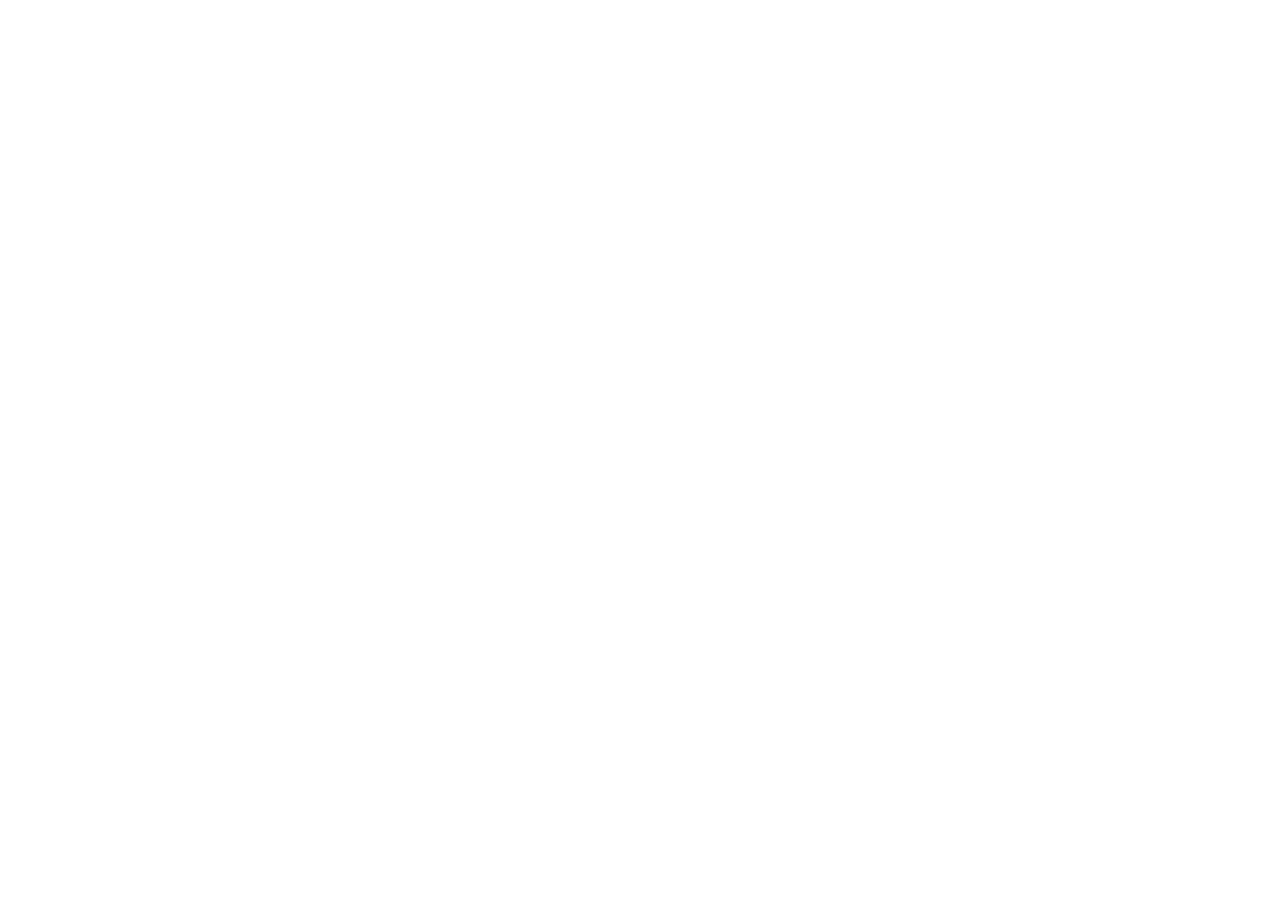
==== pages/contact.html @ 2a375900 "Main Page without footer" ====
<!DOCTYPE html>
<html lang="en">
<head>
    <meta charset="UTF-8">
    <meta name="viewport" content="width=device-width, initial-scale=1.0">
    <title>Document</title>
</head>
<body>
    
</body>
</html>
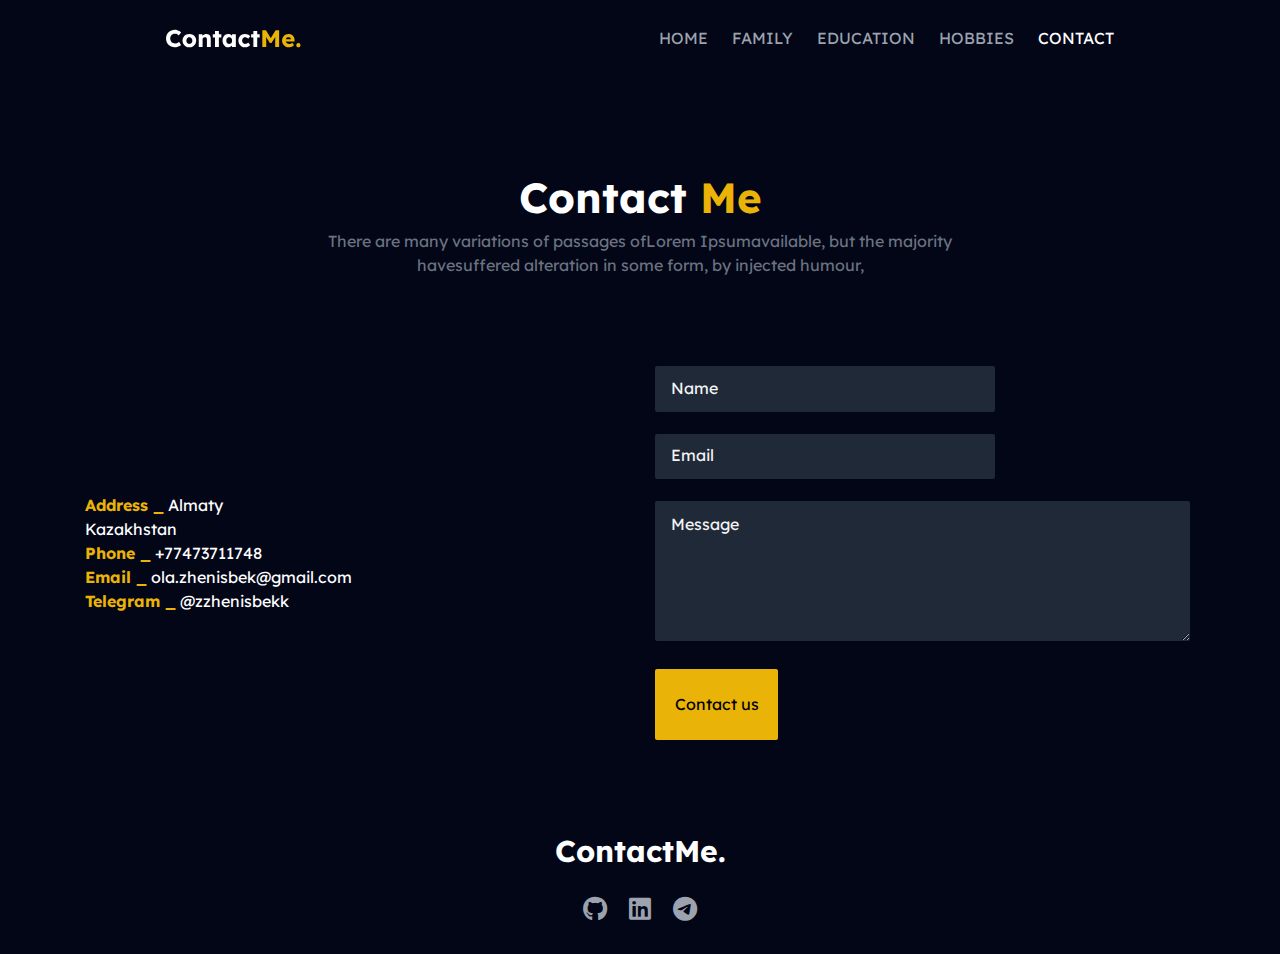
==== commit 1a08a4fb: "Contact Page initial push" ====
--- a/pages/contact.html
+++ b/pages/contact.html
@@ -4,8 +4,85 @@
     <meta charset="UTF-8">
     <meta name="viewport" content="width=device-width, initial-scale=1.0">
     <title>Document</title>
+
+    <link rel="preconnect" href="https://fonts.googleapis.com">
+    <link rel="preconnect" href="https://fonts.gstatic.com" crossorigin>
+    <link href="https://fonts.googleapis.com/css2?family=Lexend+Deca:wght@100..900&display=swap" rel="stylesheet">
+    <link rel="stylesheet" href="https://cdnjs.cloudflare.com/ajax/libs/font-awesome/6.0.0-beta3/css/all.min.css">
+
+    <link rel="stylesheet" href="/style/normalyze.css">
+    <link rel="stylesheet" href="/style/style.css">
 </head>
 <body>
-    
+    <header class="header">
+        <div class="header_container">
+            <img src="/img/contact-header.svg" alt="Header logo">
+            
+            <nav class="header_nav">
+                <a class="link" href="index.html">HOME</a>
+                <a class="link" href="family.html">FAMILY</a>
+                <a class="link" href="education.html">EDUCATION</a>
+                <a class="link" href="hobbies.html">HOBBIES</a>
+                <a style="color: white;" class="link" href="contact.html">CONTACT</a>
+            </nav>
+        </div>
+    </header>
+
+    <main class="contact_main">
+        <section class="contact_up">
+            <div class="contact_up_container">
+                <div class="contact_div">
+                    <h1 class="h1_text">Contact&nbsp;</h1><h1 class="h1_text yellow">Me</h1>
+                </div>
+                <p class="p_text">There are many variations of passages ofLorem Ipsumavailable, but the majority havesuffered alteration in some form, by injected humour,
+                </p>
+            </div>
+        </section>
+
+        <section class="contact_down">
+            <div class="contact_down_container">
+                <div class="down_left">
+                    <p class="contact_white"><strong class="contact_yellow">Address _</strong> Almaty<br>Kazakhstan</p>
+                    <p class="contact_white"><strong class="contact_yellow">Phone _</strong> +77473711748</p>
+                    <p class="contact_white"><strong class="contact_yellow">Email _</strong> ola.zhenisbek@gmail.com</p>
+                    <p class="contact_white"><strong class="contact_yellow">Telegram _</strong> @zzhenisbekk</p>
+                </div>
+
+                <div class="down_right">
+                    <form>
+                        <div class="form-group">
+                            <input class="input input_padding" type="text" name="name" placeholder="Name">
+                        </div>
+                        <div class="form-group">
+                            <input class="input input_padding" type="email" name="email" placeholder="Email">
+                        </div>
+                        <div class="form-group">
+                            <textarea class="input textarea_padding" name="message" placeholder="Message"></textarea>
+                        </div>
+                        <button class="submit" type="submit"><p class="submit_p">Contact us</p></button>
+                    </form>
+                </div>
+            </div>
+        </section>
+    </main>
+
+    <footer class="footer">
+        <div class="footer_container">
+            <h2 class="footer_h2">ContactMe.</h2>
+            <div class="footer_logos">
+                <a class="footer_logo" href="https://github.com/Olzzhass" target="_blank">
+                    <i class="fab fa-github"></i>
+                </a>
+        
+                <a class="footer_logo" href="https://www.linkedin.com/in/olzhas-zhenisbek-ba91b62a6/" target="_blank">
+                    <i class="fab fa-linkedin"></i>
+                </a>
+        
+                <a class="footer_logo" href="https://t.me/zzhenisbekk" target="_blank">
+                    <i class="fab fa-telegram"></i>
+                </a>
+            </div>
+        </div>
+    </footer>
 </body>
 </html>--- a/style/normalyze.css
+++ b/style/normalyze.css
@@ -0,0 +1,63 @@
+/*
+  1. Use a more-intuitive box-sizing model.
+*/
+*, *::before, *::after {
+    box-sizing: border-box;
+    
+  }
+  
+  /*
+    2. Remove default margin
+  */
+  * {
+    margin: 0;
+  }
+  
+  /*
+    Typographic tweaks!
+    3. Add accessible line-height
+    4. Improve text rendering
+  */
+  body {
+    line-height: 1.5;
+    -webkit-font-smoothing: antialiased;
+  }
+  
+  /*
+    5. Improve media defaults
+  */
+  img, picture, video, canvas, svg {
+    display: block;
+    max-width: 100%;
+  }
+  
+  /*
+    6. Remove built-in form typography styles
+  */
+  input, button, textarea, select {
+    font: inherit;
+  }
+  
+  /*
+    7. Avoid text overflows
+  */
+  p, h1, h2, h3, h4, h5, h6 {
+    overflow-wrap: break-word;
+  }
+
+  button{
+    border: none;
+    cursor: pointer;
+  }
+  
+  /*
+    8. Create a root stacking context
+  */
+  #root, #__next {
+    isolation: isolate;
+  }
+  /* list */
+  ul,ol {
+    list-style: none;
+    padding-left: 0;
+  } --- a/style/style.css
+++ b/style/style.css
@@ -0,0 +1,263 @@
+body{
+    background-color: #020617;
+}
+
+p, h1, h2, h3{
+    color: white;
+}
+
+a{
+    color: #9CA3AF;
+    text-decoration: none;
+}
+
+.flexB{
+    display: flex;
+}
+
+.link:hover{
+    color: #EAB308;
+}
+
+.header_container{
+    display: flex;
+    justify-content: space-between;
+    max-width: 948px;
+
+    margin: 0 auto;
+    padding-top: 2%;
+    padding-bottom: 2%;
+}
+
+.link{
+    padding-left: 20px;
+    font-family: 'Lexend Deca';
+    transition: color 0.7s ease;
+}
+
+.main_up{
+    padding-top: 0;
+    background-color: #111827;
+}
+
+.main_up_container{
+    display: flex;
+    justify-content: space-between;
+    max-width: 1095px;
+
+    margin: 0px auto;
+    padding-top: 5%;
+    padding-left: 2%;
+    padding-right: 2%;
+    padding-bottom: 5%;
+
+    align-items: center;
+}
+
+.container_left{
+    max-width: 469px;
+}
+
+.main_photo{
+    max-width: 427px;
+    max-height: 427px;
+
+    border-radius: 10px;
+}
+
+.yellow_text{
+    font-family: 'Lexend Deca';
+    font-size: 16px;
+    color: #EAB308;
+    padding-bottom: 24px;
+}
+
+.h1_text{
+    font-size: 42px;
+    font-family: 'Lexend Deca';
+}
+
+.p_text{
+    color: #6B7280;
+    font-family: 'Lexend Deca';
+    font-size: 16px;
+}
+
+.main_down_container{
+    max-width: 1095px;
+    display: flex;
+    justify-content: space-between;
+
+    margin: 0px auto;
+    padding-left: 2%;
+    padding-right: 2%;
+    align-items: center;
+
+    padding-top: 5%;
+    padding-bottom: 5%;
+}
+
+.about_me{
+    margin-bottom: 5%;
+}
+
+.p_text_distance{
+    margin-bottom: 3%;
+}
+
+.down_container_right{
+    max-width: 509px;
+}
+
+.down_h1{
+    font-size: 42px;
+    font-family: 'Lexend Deca';
+}
+
+.yellow{
+    color: #EAB308;
+}
+
+.footer{
+    display: flex;
+    justify-content: center;
+}
+
+.footer_h2{
+    font-family: 'Lexend Deca';
+    margin-bottom: 10%;
+    font-size: 30px;
+}
+
+.footer_container{
+    max-width: 1095px;
+    display: block;
+    text-align: center;
+    margin-bottom: 2%;
+}
+
+.footer_logos{
+    display: flex;
+    justify-content: space-around;
+    padding: 0 10%;
+}
+
+.footer_logo{
+    font-size: 25px;
+    transition: color 0.7s ease;
+}
+
+.footer_logo:hover{
+    color: #EAB308;
+}
+
+
+
+/* FAMILY PAGE */
+.family_main{
+    background-color: #111827;
+}
+
+.family_main_up_container{
+    max-width: 1095px;
+
+    margin: 0 auto;
+    padding-top: 5%;
+    padding-left: 2%;
+    padding-right: 2%;
+    padding-bottom: 5%;
+
+    align-items: center;
+}
+
+.main_up_left_container{
+    max-width: 461px;
+}
+
+.family_main_up_h2_div{
+    display: flex;
+}
+
+
+.contact_up_container{
+    max-width: 685px;
+    text-align: center;
+    margin: 0 auto;
+    padding-top: 7%;
+}
+
+.contact_div{
+    display: flex;
+    justify-content: center;
+}
+
+.contact_down_container{
+    max-width: 1110px;
+    display: flex;
+    justify-content: space-between;
+
+    margin: 0 auto;
+
+    padding-top: 7%;
+    padding-bottom: 7%;
+
+    align-items: center;
+}
+
+.down_right{
+    min-width: 540px;
+}
+
+.contact_yellow{
+    color: #EAB308;
+    font-family: 'Lexend Deca';
+    font-size: 16px;
+}
+
+.contact_white{
+    font-family: 'Lexend Deca';
+    font-size: 16px;
+}
+
+.input{
+    background-color: #1F2937;
+    color: white;
+    border: none;
+    margin-bottom: 4%;
+    border-radius: 2px;
+}
+
+.input::placeholder{
+    color: #F3F4F6;
+    font-family: 'Lexend Deca';
+}
+
+.input_padding{
+    padding-top: 2%;
+    padding-bottom: 2%;
+    padding-left: 3%;
+    padding-right: 23%;
+}
+
+.textarea_padding{
+    padding-top: 2%;
+    padding-bottom: 15%;
+    padding-left: 3%;
+    padding-right: 60%;
+}
+
+.submit{
+    background-color: #EAB308;
+    min-width: 123px;
+    border-radius: 2px;
+}
+
+.submit_p{
+    color: black;
+    padding-top: 20%;
+    padding-bottom: 20%;
+    padding-left: 5%;
+    padding-right: 5%;
+    font-size: 16px;
+    font-family: 'Lexend Deca';
+}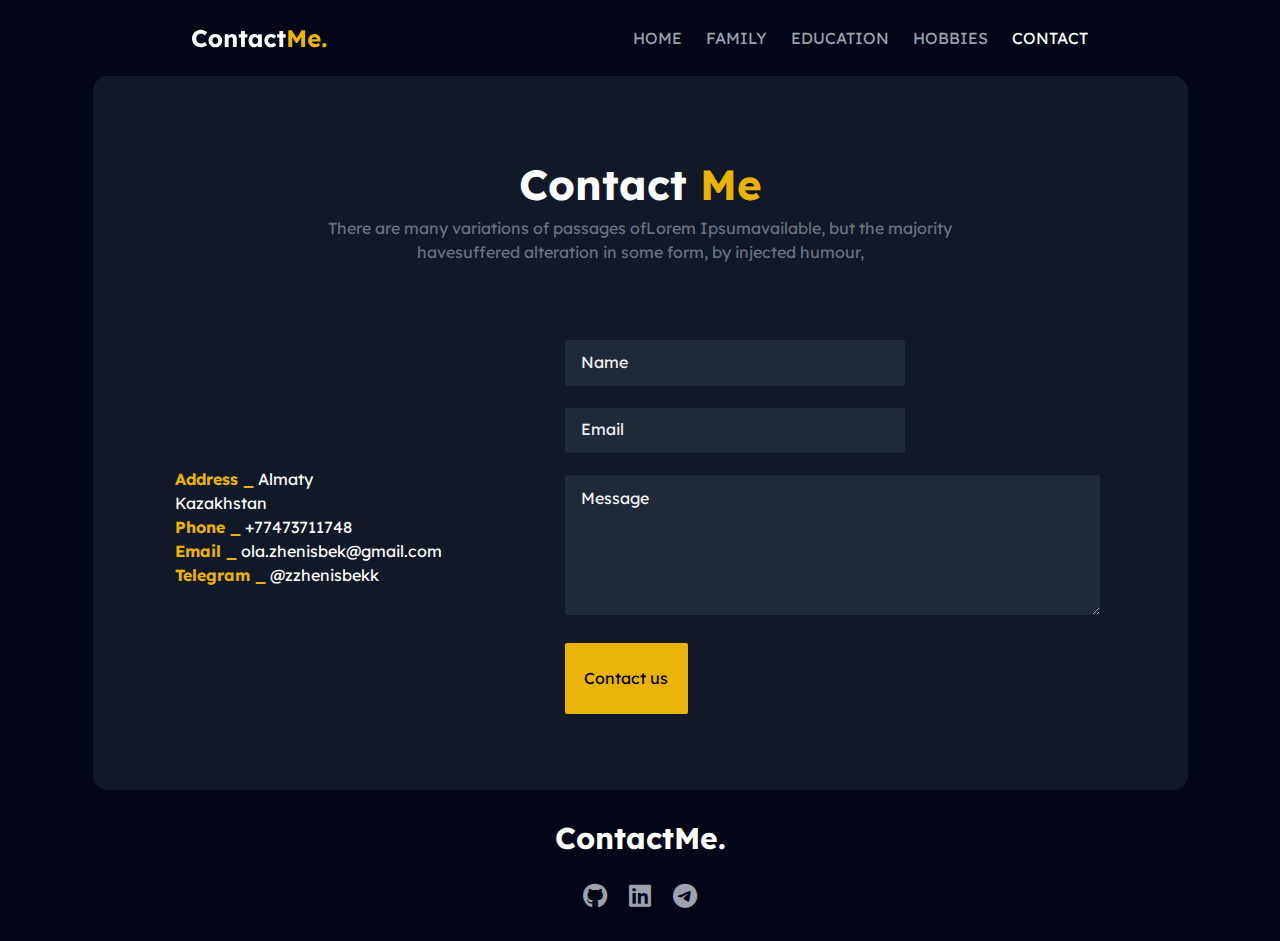
==== commit 7e8c5d21: "Education Page initial" ====
--- a/pages/contact.html
+++ b/pages/contact.html
@@ -29,41 +29,43 @@
     </header>
 
     <main class="contact_main">
-        <section class="contact_up">
-            <div class="contact_up_container">
-                <div class="contact_div">
-                    <h1 class="h1_text">Contact&nbsp;</h1><h1 class="h1_text yellow">Me</h1>
-                </div>
-                <p class="p_text">There are many variations of passages ofLorem Ipsumavailable, but the majority havesuffered alteration in some form, by injected humour,
-                </p>
-            </div>
-        </section>
-
-        <section class="contact_down">
-            <div class="contact_down_container">
-                <div class="down_left">
-                    <p class="contact_white"><strong class="contact_yellow">Address _</strong> Almaty<br>Kazakhstan</p>
-                    <p class="contact_white"><strong class="contact_yellow">Phone _</strong> +77473711748</p>
-                    <p class="contact_white"><strong class="contact_yellow">Email _</strong> ola.zhenisbek@gmail.com</p>
-                    <p class="contact_white"><strong class="contact_yellow">Telegram _</strong> @zzhenisbekk</p>
-                </div>
-
-                <div class="down_right">
-                    <form>
-                        <div class="form-group">
-                            <input class="input input_padding" type="text" name="name" placeholder="Name">
-                        </div>
-                        <div class="form-group">
-                            <input class="input input_padding" type="email" name="email" placeholder="Email">
-                        </div>
-                        <div class="form-group">
-                            <textarea class="input textarea_padding" name="message" placeholder="Message"></textarea>
-                        </div>
-                        <button class="submit" type="submit"><p class="submit_p">Contact us</p></button>
-                    </form>
+        <div class="contact_main">
+            <div class="contact_up">
+                <div class="contact_up_container">
+                    <div class="contact_div">
+                        <h1 class="h1_text">Contact&nbsp;</h1><h1 class="h1_text yellow">Me</h1>
+                    </div>
+                    <p class="p_text">There are many variations of passages ofLorem Ipsumavailable, but the majority havesuffered alteration in some form, by injected humour,
+                    </p>
                 </div>
             </div>
-        </section>
+    
+            <div class="contact_down">
+                <div class="contact_down_container">
+                    <div class="down_left">
+                        <p class="contact_white"><strong class="contact_yellow">Address _</strong> Almaty<br>Kazakhstan</p>
+                        <p class="contact_white"><strong class="contact_yellow">Phone _</strong> +77473711748</p>
+                        <p class="contact_white"><strong class="contact_yellow">Email _</strong> ola.zhenisbek@gmail.com</p>
+                        <p class="contact_white"><strong class="contact_yellow">Telegram _</strong> @zzhenisbekk</p>
+                    </div>
+    
+                    <div class="down_right">
+                        <form>
+                            <div class="form-group">
+                                <input class="input input_padding" type="text" name="name" placeholder="Name">
+                            </div>
+                            <div class="form-group">
+                                <input class="input input_padding" type="email" name="email" placeholder="Email">
+                            </div>
+                            <div class="form-group">
+                                <textarea class="input textarea_padding" name="message" placeholder="Message"></textarea>
+                            </div>
+                            <button class="submit" type="submit"><p class="submit_p">Contact us</p></button>
+                        </form>
+                    </div>
+                </div>
+            </div>
+        </div>
     </main>
 
     <footer class="footer">
--- a/style/style.css
+++ b/style/style.css
@@ -27,6 +27,8 @@
     margin: 0 auto;
     padding-top: 2%;
     padding-bottom: 2%;
+    padding-left: 2%;
+    padding-right: 2%;
 }
 
 .link{
@@ -52,6 +54,7 @@
     padding-bottom: 5%;
 
     align-items: center;
+    /* background-color: #111827; */
 }
 
 .container_left{
@@ -63,6 +66,19 @@
     max-height: 427px;
 
     border-radius: 10px;
+}
+
+.family_button{
+    margin-top: 7%;
+    background-color: inherit;
+    color: #EAB308;
+    font-family: 'Lexend Deca';
+    border: 2px solid;
+    border-radius: 10px;
+    padding-top: 2%;
+    padding-bottom: 2%;
+    padding-left: 5%;
+    padding-right: 5%;
 }
 
 .yellow_text{
@@ -121,6 +137,7 @@
 .footer{
     display: flex;
     justify-content: center;
+    padding-top: 2%;
 }
 
 .footer_h2{
@@ -167,15 +184,17 @@
     padding-right: 2%;
     padding-bottom: 5%;
 
-    align-items: center;
+    text-align: center;
 }
 
 .main_up_left_container{
     max-width: 461px;
+    margin: 0 auto;
 }
 
 .family_main_up_h2_div{
     display: flex;
+    justify-content: center;
 }
 
 
@@ -186,6 +205,13 @@
     padding-top: 7%;
 }
 
+.contact_main{
+    max-width: 1095px;
+    margin: 0 auto;
+    background-color: #111827;
+    border-radius: 15px;
+}
+
 .contact_div{
     display: flex;
     justify-content: center;
@@ -194,12 +220,14 @@
 .contact_down_container{
     max-width: 1110px;
     display: flex;
-    justify-content: space-between;
+    justify-content: space-around;
 
     margin: 0 auto;
 
     padding-top: 7%;
     padding-bottom: 7%;
+    padding-left: 2%;
+    padding-right: 2%;
 
     align-items: center;
 }
@@ -260,4 +288,304 @@
     padding-right: 5%;
     font-size: 16px;
     font-family: 'Lexend Deca';
+}
+
+.main_down_up_container{
+    display: flex;
+    justify-content: space-between;
+    max-width: 1095px;
+    /* flex-wrap: wrap; */
+    margin: 0 auto;
+    margin-bottom: 5%;
+}
+
+.main_down_down_container{
+    display: flex;
+    justify-content: space-between;
+    max-width: 1095px;
+    /* flex-wrap: wrap; */
+    margin: 0 auto;
+    padding-bottom: 5%;
+}
+
+.family_container{
+    border: 2px solid #020617;
+    border-radius: 10px;
+    background-color: #020617;
+    min-width: 47%;
+
+    padding-top: 1%;
+    max-width: 535px;
+}
+
+.family_h1{
+    text-align: center;
+    color: #6B7280;
+}
+
+.family_image_top{
+    width: 336px;
+    width: 290.75px;
+    margin: 0 auto;
+}
+
+.family_image_down{
+    width: 336px;
+    width: 290.75px;
+    margin: 0 auto;
+}
+
+.family_p {
+    margin: 0 auto;
+    text-align: center;
+    max-width: 90%;
+    padding-bottom: 8%;
+}
+
+
+/* EDUCATION PAGE ------------------------------------------------------------------------------------------------ */
+
+.timeline{
+    background: #111827;
+    margin: 20px auto;
+    padding: 20px;
+}
+
+.outer{
+    margin-left: 1%;
+}
+
+.card{
+    position: relative;
+    max-width: 400px;
+}
+
+.card:nth-child(odd){
+    padding: 30px 0 30px 30px;
+}
+
+.card:nth-child(even){
+    padding: 30px 30px 30px 0;
+}
+
+.card::before{
+    content: "";
+    position: absolute;
+    width: 50%;
+    border: solid white;
+}
+
+.card:nth-child(odd)::before {
+    left: 0px;
+    top: -4.5px;
+    bottom: -4.8px;
+    border-width: 5px 0 5px 5px;
+    border-radius: 50px 0 0 50px;
+}
+
+@media only screen and (max-width: 400px) {
+    .card:nth-child(odd)::before {
+      top: -5px;
+      bottom: -5px;
+    }
+}
+
+.card:nth-child(even)::before {
+    right: 0;
+    top: 0;
+    bottom: 0;
+    border-width: 5px 5px 5px 0;
+    border-radius: 0 50px 50px 0;
+}
+
+.card:first-child::before {
+    border-top: 0;
+    border-top-left-radius: 0;
+}
+
+.card:last-child:nth-child(odd)::before {
+    border-bottom: 0;
+    border-bottom-left-radius: 0;
+}
+
+.card:last-child:nth-child(even)::before {
+    border-bottom: 0;
+    border-bottom-right-radius: 0;
+}
+
+.info {
+    display: flex;
+    flex-direction: column;
+    background: #020617;
+    color: gray;
+    border-radius: 10px;
+    padding: 10px;
+}
+
+.timeline_title {
+    color: #EAB308;
+    position: relative;
+}
+
+.timeline_title::before {
+    content: "";
+    position: absolute;
+    width: 10px;
+    height: 10px;
+    background: #EAB308;
+    border-radius: 999px;
+    border: 3px solid #EAB308;
+}
+
+.card:nth-child(even) > .info > .timeline_title {
+    text-align: right;
+}
+
+.card:nth-child(odd) > .info > .timeline_title::before {
+    left: -42.5px;
+}
+
+.card:nth-child(even) > .info > .timeline_title::before {
+    right: -42.5px;
+}
+
+
+/* TIMELINE SECOND */
+.timeline_second{
+    max-width: 440px;
+    background-color: inherit;
+	color:#fff;
+	padding: 30px 20px;
+}
+
+.timeline_second ul{
+	list-style-type:none;
+    border-left: 2px solid white;
+	padding:10px 5px;
+}
+
+.timeline_second ul li{
+	padding:20px 20px;
+	position:relative;
+	cursor:pointer;
+}
+
+.timeline_second ul li span{
+	display:inline-block;
+	background-color:#020617;
+    box-shadow:0px 0px 10px #EAB308;
+	border-radius:25px;
+	padding:2px 5px;
+	font-size:15px;
+	text-align:center;
+}
+
+.timeline_second ul li .content h3{
+    color: #EAB308;
+	font-size:17px;
+	padding-top:5px;
+}
+
+.timeline_second ul li .content p{
+	padding:5px 0px 15px 0px;
+	font-size:15px;
+}
+
+.timeline_second ul li:before{
+	position:absolute;
+	content:'';
+	width:10px;
+	height:10px;
+    background-color: #EAB308;
+	border-radius:50%;
+	left:-11px;
+	top:28px;
+	transition:.5s;
+}
+
+.timeline_second ul li:hover{
+    background-color: #020617;
+    border-radius: 30px;
+}
+
+@media (max-width:300px){
+	.timeline_second{
+		width:100%;
+		padding:30px 5px 30px 10px;
+	}
+	.timeline_second ul li .content h3{
+		color:#34ace0;
+		font-size:15px;
+	}
+
+}
+
+
+
+.top_section_left{
+    max-width: 600px;
+}
+
+.top_section_right{
+    max-width: 800px;
+}
+
+.education_top_section{
+    background-color: #111827;
+    max-width: 1095px;
+    align-items: center;
+    margin: 0 auto;
+    border-radius: 15px;
+}
+
+.education_container{
+    display: flex;
+    justify-content: space-around;
+}
+
+.button_div{
+    max-width: 1095px;
+    display: flex;
+    justify-content: center;
+}
+
+.show_button{
+    background-color: inherit;
+    border: 2px solid #EAB308;
+    color: #EAB308;
+    border-radius: 15px;
+
+    padding-left: 1%;
+    padding-right: 1%;
+    padding-top: 1%;
+    padding-bottom: 1%;
+
+    margin-bottom: 20px;
+}
+
+.education_table{
+    border-collapse: collapse;
+    max-width: 800px;
+    margin: 0 auto;
+}
+
+.education_table, td, th {
+    border: 1px solid white;
+    border-radius: 5px;
+}
+
+th{
+    color: #EAB308;
+    padding-left: 20px;
+    padding-right: 20px;
+    padding-top: 10px;
+    padding-bottom: 10px;
+}
+
+td{
+    color: white;
+    padding-left: 20px;
+    padding-right: 20px;
+    padding-top: 10px;
+    padding-bottom: 10px;
 }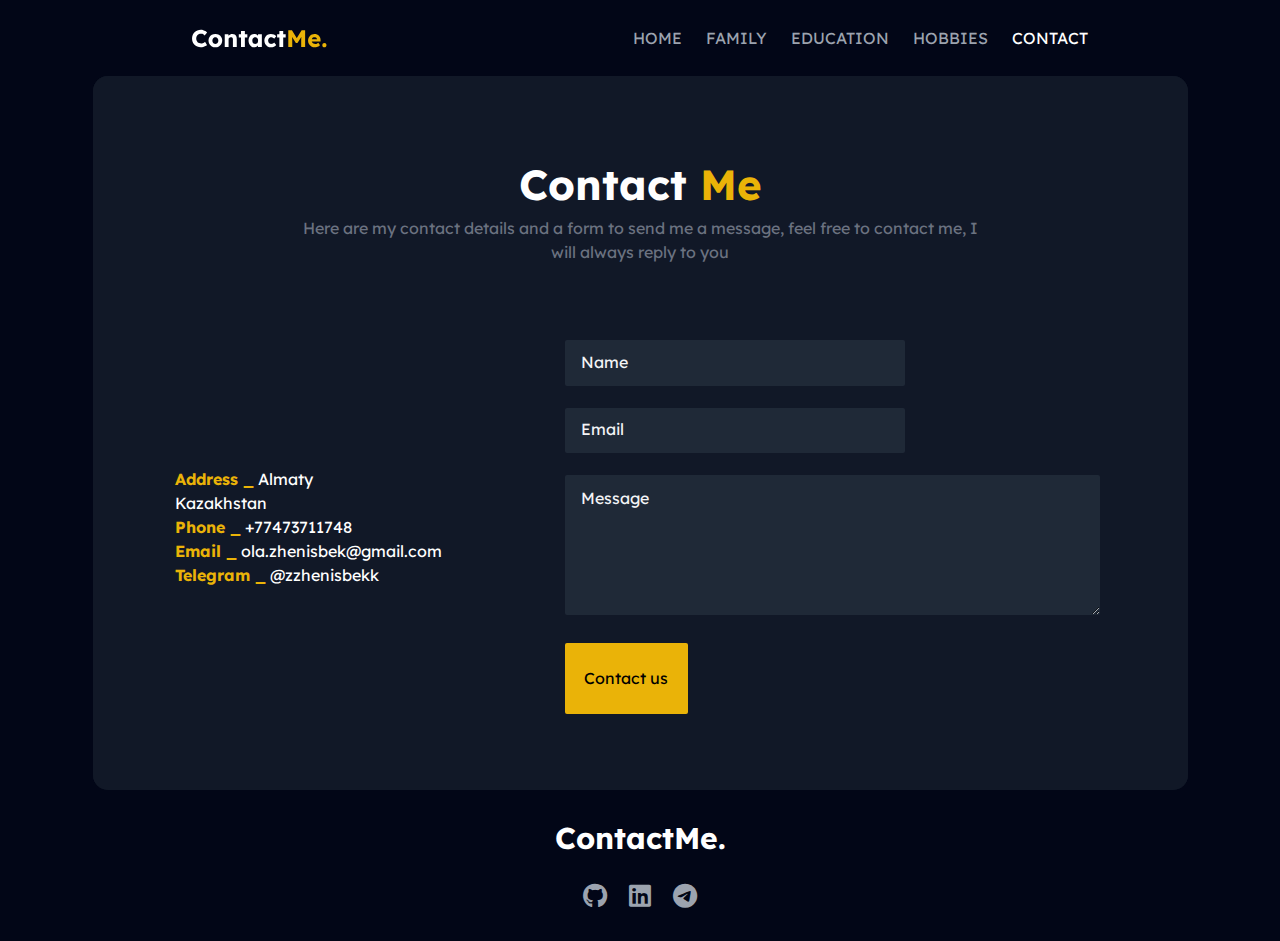
==== commit c156b878: "Needed adaptive and css games" ====
--- a/pages/contact.html
+++ b/pages/contact.html
@@ -35,8 +35,7 @@
                     <div class="contact_div">
                         <h1 class="h1_text">Contact&nbsp;</h1><h1 class="h1_text yellow">Me</h1>
                     </div>
-                    <p class="p_text">There are many variations of passages ofLorem Ipsumavailable, but the majority havesuffered alteration in some form, by injected humour,
-                    </p>
+                    <p class="p_text">Here are my contact details and a form to send me a message, feel free to contact me, I will always reply to you</p>
                 </div>
             </div>
     
--- a/style/style.css
+++ b/style/style.css
@@ -18,6 +18,33 @@
 .link:hover{
     color: #EAB308;
 }
+
+/* ОБЩИЕ */
+
+.yellow_text{
+    font-family: 'Lexend Deca';
+    font-size: 16px;
+    color: #EAB308;
+    padding-bottom: 24px;
+}
+
+.h1_text{
+    font-size: 42px;
+    font-family: 'Lexend Deca';
+}
+
+.p_text{
+    color: #6B7280;
+    font-family: 'Lexend Deca';
+    font-size: 16px;
+}
+
+.yellow{
+    color: #EAB308;
+}
+
+
+/* HEADER */
 
 .header_container{
     display: flex;
@@ -36,6 +63,47 @@
     font-family: 'Lexend Deca';
     transition: color 0.7s ease;
 }
+
+
+
+/* FOOTER */
+
+.footer{
+    display: flex;
+    justify-content: center;
+    padding-top: 2%;
+}
+
+.footer_h2{
+    font-family: 'Lexend Deca';
+    margin-bottom: 10%;
+    font-size: 30px;
+}
+
+.footer_container{
+    max-width: 1095px;
+    display: block;
+    text-align: center;
+    margin-bottom: 2%;
+}
+
+.footer_logos{
+    display: flex;
+    justify-content: space-around;
+    padding: 0 10%;
+}
+
+.footer_logo{
+    font-size: 25px;
+    transition: color 0.7s ease;
+}
+
+.footer_logo:hover{
+    color: #EAB308;
+}
+
+
+/* HOME PAGE */
 
 .main_up{
     padding-top: 0;
@@ -81,28 +149,10 @@
     padding-right: 5%;
 }
 
-.yellow_text{
-    font-family: 'Lexend Deca';
-    font-size: 16px;
-    color: #EAB308;
-    padding-bottom: 24px;
-}
-
-.h1_text{
-    font-size: 42px;
-    font-family: 'Lexend Deca';
-}
-
-.p_text{
-    color: #6B7280;
-    font-family: 'Lexend Deca';
-    font-size: 16px;
-}
-
 .main_down_container{
     max-width: 1095px;
     display: flex;
-    justify-content: space-between;
+    justify-content: space-around;
 
     margin: 0px auto;
     padding-left: 2%;
@@ -130,44 +180,6 @@
     font-family: 'Lexend Deca';
 }
 
-.yellow{
-    color: #EAB308;
-}
-
-.footer{
-    display: flex;
-    justify-content: center;
-    padding-top: 2%;
-}
-
-.footer_h2{
-    font-family: 'Lexend Deca';
-    margin-bottom: 10%;
-    font-size: 30px;
-}
-
-.footer_container{
-    max-width: 1095px;
-    display: block;
-    text-align: center;
-    margin-bottom: 2%;
-}
-
-.footer_logos{
-    display: flex;
-    justify-content: space-around;
-    padding: 0 10%;
-}
-
-.footer_logo{
-    font-size: 25px;
-    transition: color 0.7s ease;
-}
-
-.footer_logo:hover{
-    color: #EAB308;
-}
-
 
 
 /* FAMILY PAGE */
@@ -197,99 +209,6 @@
     justify-content: center;
 }
 
-
-.contact_up_container{
-    max-width: 685px;
-    text-align: center;
-    margin: 0 auto;
-    padding-top: 7%;
-}
-
-.contact_main{
-    max-width: 1095px;
-    margin: 0 auto;
-    background-color: #111827;
-    border-radius: 15px;
-}
-
-.contact_div{
-    display: flex;
-    justify-content: center;
-}
-
-.contact_down_container{
-    max-width: 1110px;
-    display: flex;
-    justify-content: space-around;
-
-    margin: 0 auto;
-
-    padding-top: 7%;
-    padding-bottom: 7%;
-    padding-left: 2%;
-    padding-right: 2%;
-
-    align-items: center;
-}
-
-.down_right{
-    min-width: 540px;
-}
-
-.contact_yellow{
-    color: #EAB308;
-    font-family: 'Lexend Deca';
-    font-size: 16px;
-}
-
-.contact_white{
-    font-family: 'Lexend Deca';
-    font-size: 16px;
-}
-
-.input{
-    background-color: #1F2937;
-    color: white;
-    border: none;
-    margin-bottom: 4%;
-    border-radius: 2px;
-}
-
-.input::placeholder{
-    color: #F3F4F6;
-    font-family: 'Lexend Deca';
-}
-
-.input_padding{
-    padding-top: 2%;
-    padding-bottom: 2%;
-    padding-left: 3%;
-    padding-right: 23%;
-}
-
-.textarea_padding{
-    padding-top: 2%;
-    padding-bottom: 15%;
-    padding-left: 3%;
-    padding-right: 60%;
-}
-
-.submit{
-    background-color: #EAB308;
-    min-width: 123px;
-    border-radius: 2px;
-}
-
-.submit_p{
-    color: black;
-    padding-top: 20%;
-    padding-bottom: 20%;
-    padding-left: 5%;
-    padding-right: 5%;
-    font-size: 16px;
-    font-family: 'Lexend Deca';
-}
-
 .main_down_up_container{
     display: flex;
     justify-content: space-between;
@@ -297,15 +216,6 @@
     /* flex-wrap: wrap; */
     margin: 0 auto;
     margin-bottom: 5%;
-}
-
-.main_down_down_container{
-    display: flex;
-    justify-content: space-between;
-    max-width: 1095px;
-    /* flex-wrap: wrap; */
-    margin: 0 auto;
-    padding-bottom: 5%;
 }
 
 .family_container{
@@ -318,32 +228,67 @@
     max-width: 535px;
 }
 
-.family_h1{
-    text-align: center;
-    color: #6B7280;
-}
-
 .family_image_top{
     width: 336px;
     width: 290.75px;
     margin: 0 auto;
 }
 
+.family_h1{
+    text-align: center;
+    color: #6B7280;
+}
+
+.family_p {
+    margin: 0 auto;
+    text-align: center;
+    max-width: 90%;
+    padding-bottom: 8%;
+}
+
+.main_down_down_container{
+    display: flex;
+    justify-content: space-between;
+    max-width: 1095px;
+    /* flex-wrap: wrap; */
+    margin: 0 auto;
+    padding-bottom: 5%;
+}
+
+
 .family_image_down{
     width: 336px;
     width: 290.75px;
     margin: 0 auto;
 }
 
-.family_p {
-    margin: 0 auto;
-    text-align: center;
-    max-width: 90%;
-    padding-bottom: 8%;
-}
-
-
-/* EDUCATION PAGE ------------------------------------------------------------------------------------------------ */
+
+
+/* EDUCATION PAGE */
+
+.education_top_section{
+    background-color: #111827;
+    max-width: 1095px;
+    align-items: center;
+    margin: 0 auto;
+    border-radius: 15px;
+}
+
+.education_container{
+    display: flex;
+    justify-content: space-around;
+}
+
+.top_section_left{
+    max-width: 600px;
+}
+
+.education_h2{
+    font-family: 'Lexend Deca';
+    font-size: 30px;
+    text-align: center;
+    padding: 2%;
+}
 
 .timeline{
     background: #111827;
@@ -425,6 +370,8 @@
 .timeline_title {
     color: #EAB308;
     position: relative;
+    font-family: 'Lexend Deca';
+    font-size: 25px;
 }
 
 .timeline_title::before {
@@ -451,6 +398,11 @@
 
 
 /* TIMELINE SECOND */
+
+.top_section_right{
+    max-width: 800px;
+}
+
 .timeline_second{
     max-width: 440px;
     background-color: inherit;
@@ -480,10 +432,11 @@
 	text-align:center;
 }
 
-.timeline_second ul li .content h3{
-    color: #EAB308;
-	font-size:17px;
-	padding-top:5px;
+.timeline_second_title{
+    color: #EAB308;
+    font-size: 17px;
+    padding-top: 5px;
+    font-family: 'Lexend Deca';
 }
 
 .timeline_second ul li .content p{
@@ -520,29 +473,6 @@
 
 }
 
-
-
-.top_section_left{
-    max-width: 600px;
-}
-
-.top_section_right{
-    max-width: 800px;
-}
-
-.education_top_section{
-    background-color: #111827;
-    max-width: 1095px;
-    align-items: center;
-    margin: 0 auto;
-    border-radius: 15px;
-}
-
-.education_container{
-    display: flex;
-    justify-content: space-around;
-}
-
 .button_div{
     max-width: 1095px;
     display: flex;
@@ -561,6 +491,8 @@
     padding-bottom: 1%;
 
     margin-bottom: 20px;
+
+    font-family: 'Lexend Deca';
 }
 
 .education_table{
@@ -572,6 +504,7 @@
 .education_table, td, th {
     border: 1px solid white;
     border-radius: 5px;
+    font-family: 'Lexend Deca';
 }
 
 th{
@@ -588,4 +521,163 @@
     padding-right: 20px;
     padding-top: 10px;
     padding-bottom: 10px;
-}+}
+
+
+
+/* HOBBIES */
+
+.hobbies_main{
+    background-color: #111827;
+}
+
+.hobbies_main_up_container{
+    max-width: 1095px;
+
+    margin: 0 auto;
+    padding-top: 5%;
+    padding-left: 2%;
+    padding-right: 2%;
+    padding-bottom: 5%;
+
+    text-align: center;
+}
+
+.hobbies_up_center_container{
+    max-width: 461px;
+    margin: 0 auto;
+}
+
+.hobbies_main_up_h2_div{
+    display: flex;
+    justify-content: center;
+}
+
+.hobbies_icon{
+    max-width: 100px;
+    margin: 0 auto;
+}
+
+.hobbies_main_down{
+    padding-bottom: 5%;
+}
+
+.hobbies_main_container{
+    max-width: 1095px;
+    margin: 0 auto;
+}
+
+.up_container{
+    display: flex;
+    justify-content: space-between;
+    margin-bottom: 5%;
+}
+
+.down_container{
+    display: flex;
+    justify-content: space-between;
+}
+
+.container_item{
+    background-color: #020617;
+    border-radius: 10px;
+    max-width: 530px;
+    text-align: center;
+    padding: 5%;
+}
+
+
+
+/* CONTACT */
+
+.contact_up_container{
+    max-width: 685px;
+    text-align: center;
+    margin: 0 auto;
+    padding-top: 7%;
+}
+
+.contact_main{
+    max-width: 1095px;
+    margin: 0 auto;
+    background-color: #111827;
+    border-radius: 15px;
+}
+
+.contact_div{
+    display: flex;
+    justify-content: center;
+}
+
+.contact_down_container{
+    max-width: 1110px;
+    display: flex;
+    justify-content: space-around;
+
+    margin: 0 auto;
+
+    padding-top: 7%;
+    padding-bottom: 7%;
+    padding-left: 2%;
+    padding-right: 2%;
+
+    align-items: center;
+}
+
+.down_right{
+    min-width: 540px;
+}
+
+.contact_yellow{
+    color: #EAB308;
+    font-family: 'Lexend Deca';
+    font-size: 16px;
+}
+
+.contact_white{
+    font-family: 'Lexend Deca';
+    font-size: 16px;
+}
+
+.submit{
+    background-color: #EAB308;
+    min-width: 123px;
+    border-radius: 2px;
+}
+
+.submit_p{
+    color: black;
+    padding-top: 20%;
+    padding-bottom: 20%;
+    padding-left: 5%;
+    padding-right: 5%;
+    font-size: 16px;
+    font-family: 'Lexend Deca';
+}
+
+.input{
+    background-color: #1F2937;
+    color: white;
+    border: none;
+    margin-bottom: 4%;
+    border-radius: 2px;
+}
+
+.input::placeholder{
+    color: #F3F4F6;
+    font-family: 'Lexend Deca';
+}
+
+.input_padding{
+    padding-top: 2%;
+    padding-bottom: 2%;
+    padding-left: 3%;
+    padding-right: 23%;
+}
+
+.textarea_padding{
+    padding-top: 2%;
+    padding-bottom: 15%;
+    padding-left: 3%;
+    padding-right: 60%;
+}
